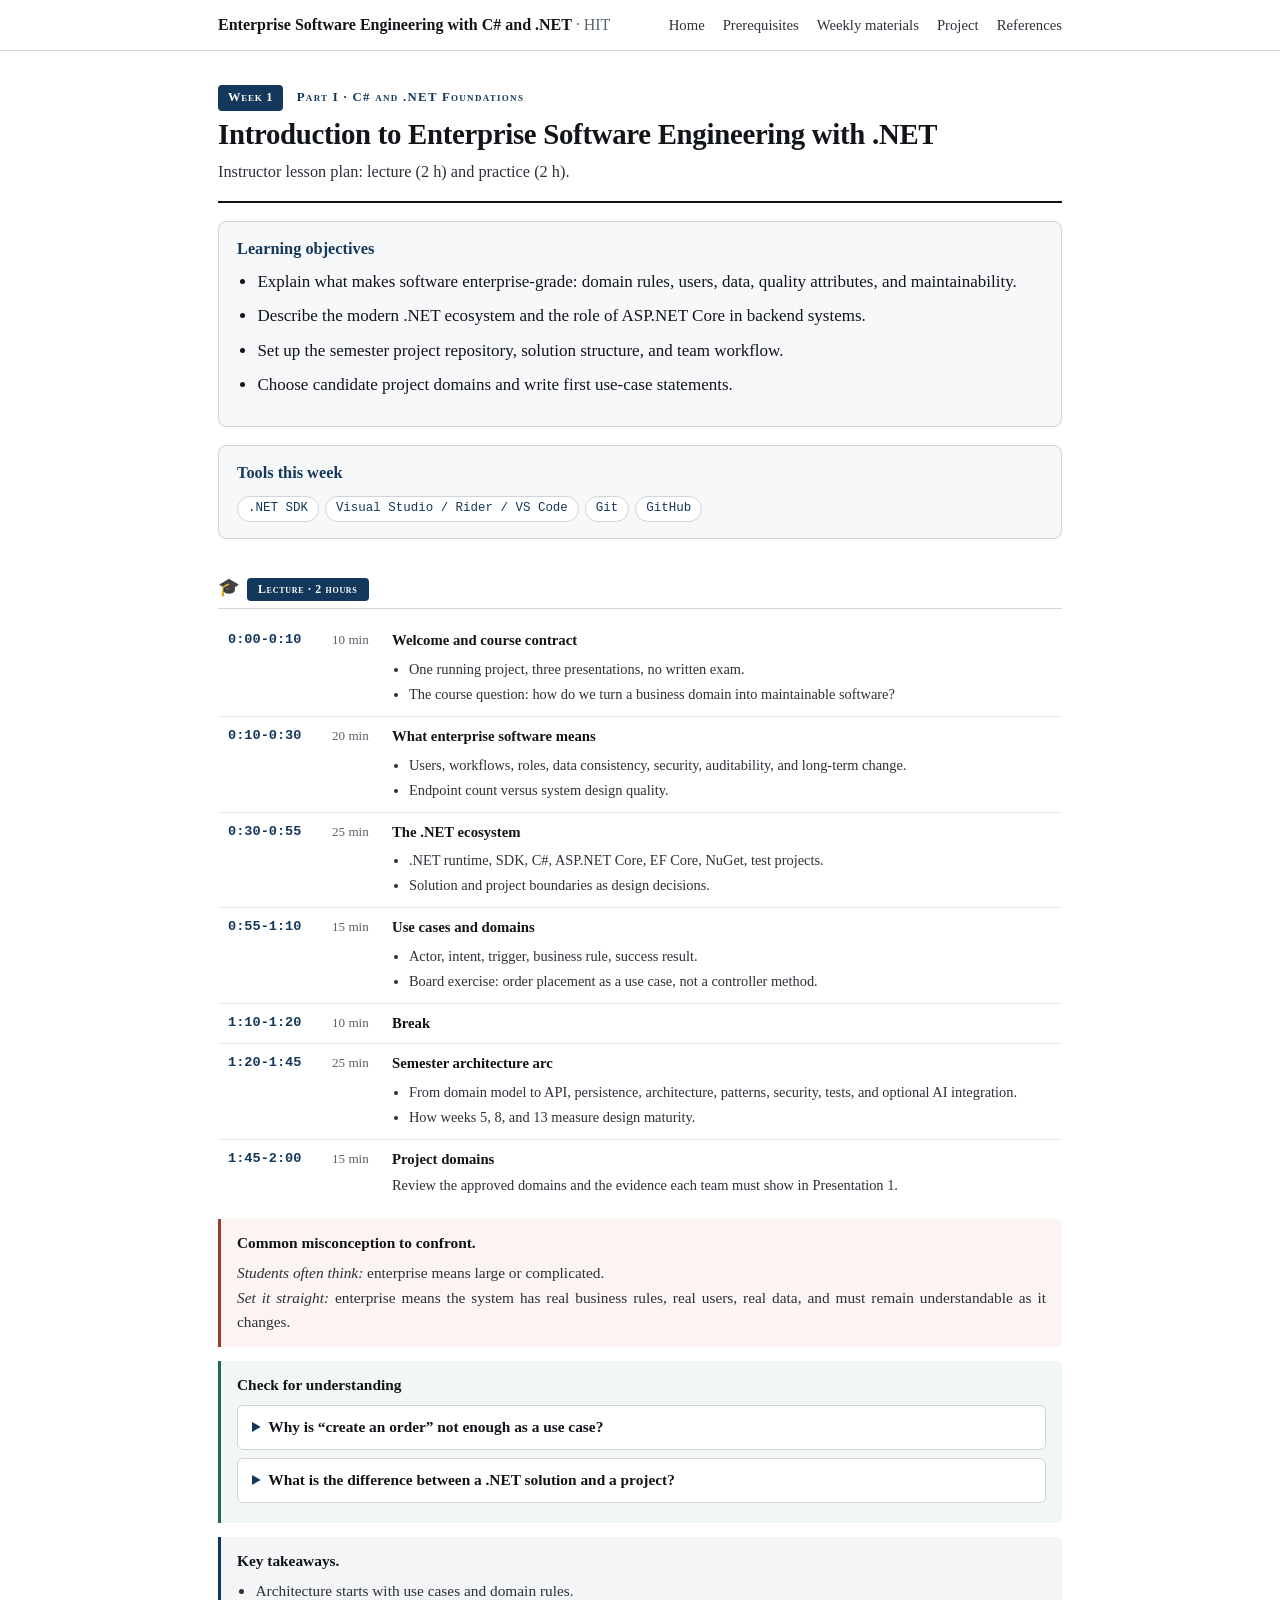
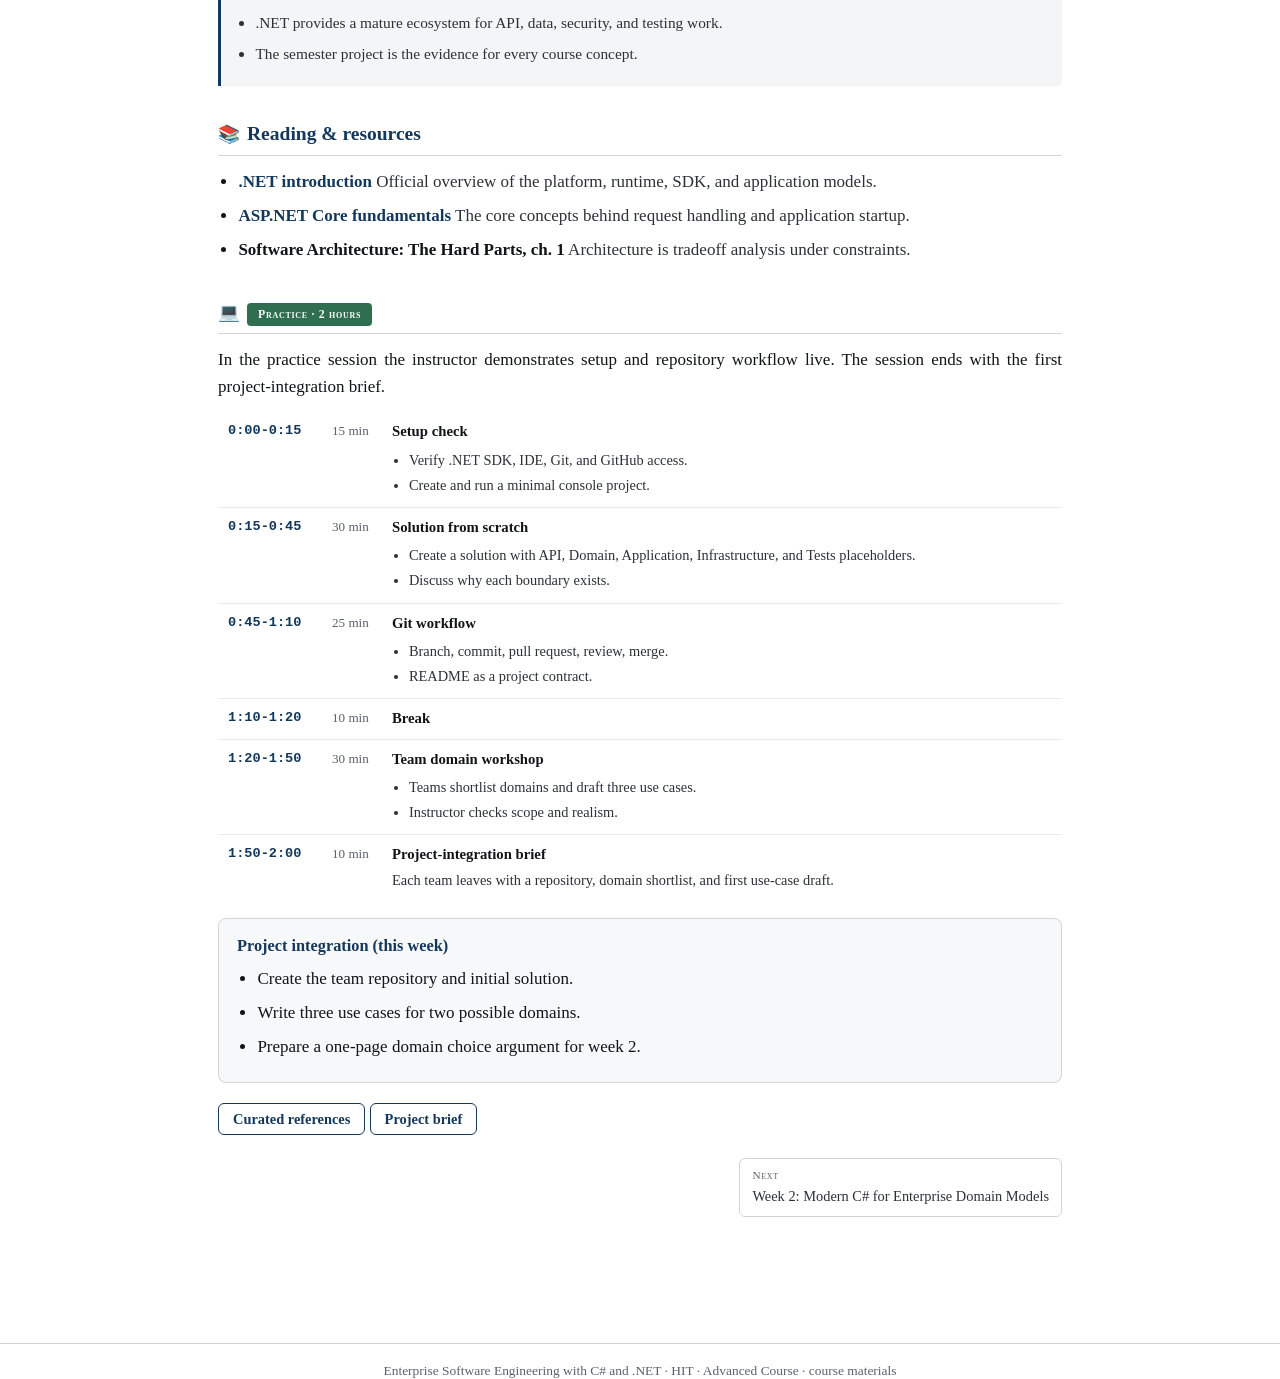
==== lessons/week01.html @ 1888a698 "Create .NET course site" ====
<!DOCTYPE html>
<html lang="en"><head><meta charset="utf-8"><meta name="viewport" content="width=device-width, initial-scale=1">
<title>Week 1 Lesson Plan: Introduction to Enterprise Software Engineering with .NET</title>
<link rel="stylesheet" href="../styles.css"></head><body>
<div class="topnav"><div class="inner">
<a class="brand" href="../index.html">Enterprise Software Engineering with C# and .NET <span>&middot; HIT</span></a>
<nav><a href="../index.html">Home</a><a href="../index.html#prereq">Prerequisites</a><a href="../index.html#weekly">Weekly materials</a><a href="../index.html#project">Project</a><a href="../index.html#references">References</a></nav>
</div></div>
<div class="wrap">
<div class="whead">
<p class="eyebrow"><span class="wbadge">Week 1</span> &nbsp; Part I &middot; C# and .NET Foundations</p>
<h1>Introduction to Enterprise Software Engineering with .NET</h1>
<p class="sub">Instructor lesson plan: lecture (2 h) and practice (2 h).</p>
</div>
<div class="goals"><h2>Learning objectives</h2><ul class="clean"><li>Explain what makes software enterprise-grade: domain rules, users, data, quality attributes, and maintainability.</li><li>Describe the modern .NET ecosystem and the role of ASP.NET Core in backend systems.</li><li>Set up the semester project repository, solution structure, and team workflow.</li><li>Choose candidate project domains and write first use-case statements.</li></ul></div>
<div class="goals"><h2>Tools this week</h2><p class="toolchips"><span class="tc">.NET SDK</span><span class="tc">Visual Studio / Rider / VS Code</span><span class="tc">Git</span><span class="tc">GitHub</span></p></div>
<h2><span class="ic">&#127891;</span><span class="secttag">Lecture &middot; 2 hours</span></h2>
<table class="timeline"><tr><td class="tm">0:00-0:10</td><td class="mn">10 min</td><td><b>Welcome and course contract</b><ul class="dt-list"><li>One running project, three presentations, no written exam.</li><li>The course question: how do we turn a business domain into maintainable software?</li></ul></td></tr><tr><td class="tm">0:10-0:30</td><td class="mn">20 min</td><td><b>What enterprise software means</b><ul class="dt-list"><li>Users, workflows, roles, data consistency, security, auditability, and long-term change.</li><li>Endpoint count versus system design quality.</li></ul></td></tr><tr><td class="tm">0:30-0:55</td><td class="mn">25 min</td><td><b>The .NET ecosystem</b><ul class="dt-list"><li>.NET runtime, SDK, C#, ASP.NET Core, EF Core, NuGet, test projects.</li><li>Solution and project boundaries as design decisions.</li></ul></td></tr><tr><td class="tm">0:55-1:10</td><td class="mn">15 min</td><td><b>Use cases and domains</b><ul class="dt-list"><li>Actor, intent, trigger, business rule, success result.</li><li>Board exercise: order placement as a use case, not a controller method.</li></ul></td></tr><tr><td class="tm">1:10-1:20</td><td class="mn">10 min</td><td><b>Break</b></td></tr><tr><td class="tm">1:20-1:45</td><td class="mn">25 min</td><td><b>Semester architecture arc</b><ul class="dt-list"><li>From domain model to API, persistence, architecture, patterns, security, tests, and optional AI integration.</li><li>How weeks 5, 8, and 13 measure design maturity.</li></ul></td></tr><tr><td class="tm">1:45-2:00</td><td class="mn">15 min</td><td><b>Project domains</b><span class="dt">Review the approved domains and the evidence each team must show in Presentation 1.</span></td></tr></table>
<div class="callout miss"><b>Common misconception to confront.</b><p style="margin:6px 0 0"><i>Students often think:</i> enterprise means large or complicated.<br><i>Set it straight:</i> enterprise means the system has real business rules, real users, real data, and must remain understandable as it changes.</p></div>
<div class="callout check"><b>Check for understanding</b><div class="selfcheck" style="margin-top:8px"><details><summary>Why is “create an order” not enough as a use case?</summary><div class="ans">It omits the actor, trigger, validation rules, inventory policy, payment state, failure paths, and the business result.</div></details><details><summary>What is the difference between a .NET solution and a project?</summary><div class="ans">A solution groups related projects. Each project compiles into a unit such as an API, domain library, infrastructure library, or test assembly.</div></details></div></div>
<div class="callout"><b>Key takeaways.</b><ul class="clean" style="margin-bottom:0"><li>Architecture starts with use cases and domain rules.</li><li>.NET provides a mature ecosystem for API, data, security, and testing work.</li><li>The semester project is the evidence for every course concept.</li></ul></div>
<h2><span class="ic">&#128218;</span>Reading &amp; resources</h2>
<ul class="clean reading"><li><a href="https://learn.microsoft.com/en-us/dotnet/core/introduction" target="_blank" rel="noopener">.NET introduction</a><span class="rdnote"> Official overview of the platform, runtime, SDK, and application models.</span></li><li><a href="https://learn.microsoft.com/en-us/aspnet/core/fundamentals/" target="_blank" rel="noopener">ASP.NET Core fundamentals</a><span class="rdnote"> The core concepts behind request handling and application startup.</span></li><li><b>Software Architecture: The Hard Parts, ch. 1</b><span class="rdnote"> Architecture is tradeoff analysis under constraints.</span></li></ul>
<h2 id="practice"><span class="ic">&#128187;</span><span class="secttag prac">Practice &middot; 2 hours</span></h2>
<p>In the practice session the instructor demonstrates setup and repository workflow live. The session ends with the first project-integration brief.</p>
<table class="timeline"><tr><td class="tm">0:00-0:15</td><td class="mn">15 min</td><td><b>Setup check</b><ul class="dt-list"><li>Verify .NET SDK, IDE, Git, and GitHub access.</li><li>Create and run a minimal console project.</li></ul></td></tr><tr><td class="tm">0:15-0:45</td><td class="mn">30 min</td><td><b>Solution from scratch</b><ul class="dt-list"><li>Create a solution with API, Domain, Application, Infrastructure, and Tests placeholders.</li><li>Discuss why each boundary exists.</li></ul></td></tr><tr><td class="tm">0:45-1:10</td><td class="mn">25 min</td><td><b>Git workflow</b><ul class="dt-list"><li>Branch, commit, pull request, review, merge.</li><li>README as a project contract.</li></ul></td></tr><tr><td class="tm">1:10-1:20</td><td class="mn">10 min</td><td><b>Break</b></td></tr><tr><td class="tm">1:20-1:50</td><td class="mn">30 min</td><td><b>Team domain workshop</b><ul class="dt-list"><li>Teams shortlist domains and draft three use cases.</li><li>Instructor checks scope and realism.</li></ul></td></tr><tr><td class="tm">1:50-2:00</td><td class="mn">10 min</td><td><b>Project-integration brief</b><span class="dt">Each team leaves with a repository, domain shortlist, and first use-case draft.</span></td></tr></table>
<div class="goals"><h2>Project integration (this week)</h2><ul class="clean" style="margin-bottom:0"><li>Create the team repository and initial solution.</li><li>Write three use cases for two possible domains.</li><li>Prepare a one-page domain choice argument for week 2.</li></ul></div>
<p style="margin-top:22px"><a class="btn" href="../index.html#references">Curated references</a> <a class="btn" href="../index.html#project">Project brief</a></p>
<div class="pager"><a class="nx" href="week02.html"><span class="lbl">Next</span>Week 2: Modern C# for Enterprise Domain Models</a></div>
</div><footer>Enterprise Software Engineering with C# and .NET &middot; HIT &middot; Advanced Course &middot; course materials</footer></body></html>
---- styles.css ----
*{ box-sizing:border-box; }
html{ -webkit-text-size-adjust:100%; }
body{
  font-family:"Charter","Iowan Old Style","Source Serif Pro",Georgia,"Times New Roman",serif;
  color:#111418; background:#fff; margin:0; line-height:1.6; font-size:17px;
  hyphens:auto; -webkit-hyphens:auto;
}
p, li, .step li, .timeline .dt, .selfcheck .ans{ text-align:justify; }
.sub, .meta, .eyebrow, .lbl, .wbadge, .secttag, footer, .projmeta, .pager a{ text-align:left; hyphens:none; }
a{ color:#14385c; }
code,.mono{ font-family:ui-monospace,SFMono-Regular,Menlo,Consolas,monospace;
  background:#f4f5f7; padding:1px 5px; border-radius:4px; font-size:.92em; }

.topnav{ border-bottom:1px solid #d1d4d8; background:#fff; position:sticky; top:0; z-index:5; }
.topnav .inner{ max-width:900px; margin:0 auto; padding:12px 28px; display:flex; align-items:baseline; gap:18px; }
.topnav .brand{ font-weight:700; color:#111418; text-decoration:none; font-size:1rem; }
.topnav .brand span{ color:#5a626c; font-weight:400; }
.topnav nav{ margin-left:auto; display:flex; gap:18px; font-size:.92rem; }
.topnav nav a{ text-decoration:none; color:#2c3138; }
.topnav nav a:hover{ color:#14385c; }

.wrap{ max-width:900px; margin:0 auto; padding:34px 28px 80px; }

.hero{ border-bottom:2px solid #111418; padding-bottom:18px; margin-bottom:8px; }
.hitlogo{ display:block; height:60px; width:auto; margin:0 0 16px; }
.hero .eyebrow{ font-size:.82rem; }
.hero h1{ font-size:2rem; margin:0 0 8px; font-weight:700; letter-spacing:-.01em; }
.hero .sub{ color:#2c3138; font-style:italic; font-size:1.1rem; margin:0 0 12px; }
.hero .meta{ display:flex; flex-wrap:wrap; gap:8px 18px; font-size:.9rem; color:#2c3138; }
.hero .meta b{ color:#111418; }
.hero .heb{ color:#2c3138; font-size:1.05rem; margin:0 0 12px; direction:rtl; text-align:left; }

.whead{ border-bottom:2px solid #111418; padding-bottom:16px; margin-bottom:6px; }
.eyebrow{ font-variant:small-caps; letter-spacing:.1em; color:#14385c; font-weight:700; font-size:.8rem; margin:0 0 6px; }
.whead h1{ font-size:1.8rem; line-height:1.2; margin:0 0 8px; font-weight:700; letter-spacing:-.01em; }
.whead .sub{ color:#2c3138; font-size:1.02rem; margin:0; }
.wbadge{ display:inline-block; background:#14385c; color:#fff; font-weight:700; font-size:.78rem;
  letter-spacing:.06em; padding:3px 10px; border-radius:4px; font-variant:small-caps; }
.wbadge.presb{ background:#7a5a14; }
.secttag.presi{ background:#7a5a14; }

h2{ font-size:1.22rem; color:#14385c; font-weight:700; margin:32px 0 12px; padding-bottom:6px; border-bottom:1px solid #d1d4d8; }
h2 .ic{ font-size:.9em; margin-right:.4em; }
h3{ color:#111418; }
p{ margin:0 0 12px; }
ul.clean{ margin:6px 0 14px; padding-left:1.2em; }
ul.clean li{ margin:0 0 7px; }

.btnrow{ display:flex; flex-wrap:wrap; gap:10px; margin:16px 0 0; }
.btn{ border:1px solid #14385c; color:#14385c; text-decoration:none; border-radius:6px; padding:7px 14px; font-size:.9rem; font-weight:700; }
.btn:hover{ background:#14385c; color:#fff; }

.secttag{ display:inline-block; font-variant:small-caps; letter-spacing:.06em; color:#fff;
  background:#14385c; padding:2px 11px; border-radius:4px; font-size:.74rem; font-weight:700; }
.secttag.prac{ background:#2f6f4f; }

.timeline{ border-collapse:collapse; width:100%; font-size:.92rem; margin-top:8px; }
.timeline td{ padding:8px 10px; border-top:1px solid #e6e8eb; vertical-align:top; }
.timeline tr:first-child td{ border-top:0; }
.timeline td.tm{ font-family:ui-monospace,Menlo,Consolas,monospace; color:#14385c; white-space:nowrap; width:104px; font-weight:700; font-size:.85rem; }
.timeline td.mn{ color:#5a626c; white-space:nowrap; width:60px; font-size:.82rem; }
.timeline .dt{ display:block; color:#2c3138; font-size:.9rem; margin-top:2px; }
.timeline .dt-list{ margin:5px 0 0; padding-left:1.15em; }
.timeline .dt-list li{ color:#2c3138; font-size:.9rem; margin:2px 0; text-align:left; }

.callout{ background:#f4f5f7; border-left:3px solid #14385c; border-radius:0 5px 5px 0; padding:12px 16px; margin:14px 0 0; font-size:.96rem; color:#2c3138; }
.callout.hint{ border-left-color:#7a5a14; }
.callout.miss{ border-left-color:#9c3b2e; background:#fbf4f2; }
.callout.check{ border-left-color:#1c6b4a; background:#f1f8f4; }
.callout b{ color:#111418; }

.goals{ background:#f7f8fa; border:1px solid #d1d4d8; border-radius:8px; padding:14px 18px; margin:18px 0 0; }
.goals h2{ border:0; margin:0 0 6px; padding:0; font-size:1.02rem; }

.toolchips{ margin:2px 0 0; text-align:left; }
.toolchips .tc{ display:inline-block; font-family:ui-monospace,SFMono-Regular,Menlo,Consolas,monospace;
  font-size:.78rem; background:#fff; border:1px solid #d1d4d8; border-radius:14px;
  padding:2px 10px; margin:2px 6px 2px 0; color:#14385c; white-space:nowrap; }

.reading li{ margin:0 0 8px; }
.reading li a{ font-weight:700; text-decoration:none; }
.reading li a:hover{ text-decoration:underline; }
.reading .rdnote{ color:#2c3138; }

.selfcheck details{ border:1px solid #d1d4d8; border-radius:6px; padding:9px 14px; margin:0 0 8px; background:#fff; }
.selfcheck summary{ cursor:pointer; font-weight:600; color:#111418; }
.selfcheck summary::marker{ color:#14385c; }
.selfcheck details[open]{ background:#f7f8fa; border-color:#c4ccd6; }
.selfcheck .ans{ margin:9px 0 0; color:#2c3138; }

.pager{ display:flex; justify-content:space-between; gap:12px; margin:26px 0 0; font-size:.9rem; }
.pager a{ text-decoration:none; color:#2c3138; border:1px solid #d1d4d8; border-radius:6px; padding:8px 12px; max-width:46%; }
.pager a:hover{ border-color:#14385c; color:#14385c; }
.pager .nx{ text-align:right; margin-left:auto; }
.pager .lbl{ display:block; font-variant:small-caps; letter-spacing:.06em; font-size:.7rem; color:#5a626c; }

.layers{ display:grid; grid-template-columns:repeat(auto-fill,minmax(250px,1fr)); gap:8px; margin-top:10px; }
.layer{ border:1px solid #d1d4d8; border-left:4px solid #14385c; border-radius:0 8px 8px 0; padding:10px 14px; background:#fff; }
.layer .nm{ font-weight:700; font-family:ui-monospace,Menlo,Consolas,monospace; font-size:.86rem; color:#14385c; display:block; margin-bottom:2px; }
.layer .ds{ color:#2c3138; font-size:.9rem; }
.layer.l1{ border-left-color:#1f6f54; } .layer.l1 .nm{ color:#1f6f54; }
.layer.l2{ border-left-color:#0b6b8a; } .layer.l2 .nm{ color:#0b6b8a; }
.layer.l3{ border-left-color:#7a3e9d; } .layer.l3 .nm{ color:#7a3e9d; }
.layer.l4{ border-left-color:#b5530b; } .layer.l4 .nm{ color:#b5530b; }
.layer.l5{ border-left-color:#9d2b4e; } .layer.l5 .nm{ color:#9d2b4e; }
.layer.l6{ border-left-color:#3a4b9d; } .layer.l6 .nm{ color:#3a4b9d; }

.ocards{ display:grid; grid-template-columns:repeat(auto-fill,minmax(300px,1fr)); gap:8px; margin-top:10px; }
.ocard{ display:flex; align-items:center; gap:9px; border:1px solid #d1d4d8; border-radius:8px; padding:8px 12px; background:#fff; font-size:.9rem; text-align:left; }
.ocard:hover{ border-color:#14385c; }
.ocard .n{ flex:0 0 auto; width:22px; height:22px; border-radius:50%; background:#14385c; color:#fff; font-weight:700; font-size:.74rem; display:flex; align-items:center; justify-content:center; font-family:ui-monospace,Menlo,Consolas,monospace; }
.ocard .oi{ flex:0 0 auto; font-size:1.05rem; line-height:1; }
.ocard .ot{ color:#2c3138; }

.steps{ display:grid; gap:14px; margin:8px 0 0; }
.step{ border:1px solid #d1d4d8; border-left:4px solid #14385c; border-radius:0 6px 6px 0; padding:14px 18px; background:#fff; }
.step.a{ border-left-color:#2f6f4f; }
.step.b{ border-left-color:#14385c; }
.step.c{ border-left-color:#7a5a14; }
.step h3{ margin:0 0 8px; font-size:1.02rem; color:#111418; }
.step h3 .tag{ font-variant:small-caps; letter-spacing:.05em; font-size:.7rem; font-weight:700; color:#5a626c; display:block; margin-bottom:2px; }
.step p{ margin:0; }

.weeks{ border-collapse:collapse; width:100%; font-size:.95rem; margin-top:8px; }
.weeks th{ text-align:left; font-variant:small-caps; letter-spacing:.05em; color:#5a626c; font-weight:700; font-size:.8rem; border-bottom:1.5px solid #111418; padding:7px 10px; }
.weeks td{ padding:9px 10px; border-top:1px solid #e6e8eb; vertical-align:top; }
.weeks tr.part td{ background:#f7f8fa; color:#14385c; font-variant:small-caps; letter-spacing:.06em; font-weight:700; font-size:.85rem; }
.weeks td.wk{ font-family:ui-monospace,Menlo,Consolas,monospace; font-weight:700; color:#14385c; text-align:center; width:42px; }
.weeks td.lk a{ text-decoration:none; margin-right:12px; white-space:nowrap; }
.weeks .t b{ display:block; }
.weeks .t span{ color:#5a626c; font-size:.86rem; }
.weeks .t .lp{ display:block; margin-top:3px; }
.weeks .t .lp i{ font-style:normal; font-variant:small-caps; letter-spacing:.05em; font-weight:700; font-size:.8rem; color:#14385c; margin-right:.3em; }
.weeks .t .lp.pr i{ color:#2f6f4f; }
.weeks .t .lp.tl i{ color:#5a626c; }
.weeks .t .lp.tl{ font-family:ui-monospace,SFMono-Regular,Menlo,Consolas,monospace; font-size:.78rem; }
.weeks .t .pres{ display:inline-block; margin-top:6px; background:#7a5a14; color:#fff; padding:2px 10px; border-radius:4px; font-variant:small-caps; letter-spacing:.05em; font-weight:700; font-size:.78rem; }

.pcard{ border:1px solid #d1d4d8; border-left:4px solid #7a5a14; border-radius:0 6px 6px 0; padding:13px 18px; margin:0 0 14px; background:#fff; }
.pcard h3{ margin:0 0 4px; font-size:1.05rem; color:#111418; }
.pcard h3 .n{ color:#7a5a14; font-family:ui-monospace,Menlo,Consolas,monospace; margin-right:.4em; }
.projmeta{ color:#5a626c; font-size:.9rem; margin:0 0 8px; font-variant:small-caps; letter-spacing:.02em; }
.pcard ul{ margin:6px 0 0; padding-left:1.2em; }
.pcard li{ margin:0 0 5px; font-size:.93rem; color:#2c3138; }

.gtab{ border-collapse:collapse; width:100%; font-size:.95rem; margin-top:8px; }
.gtab th{ text-align:left; font-variant:small-caps; letter-spacing:.05em; color:#5a626c; font-weight:700; font-size:.8rem; border-bottom:1.5px solid #111418; padding:7px 10px; }
.gtab td{ padding:9px 10px; border-top:1px solid #e6e8eb; vertical-align:top; }
.gtab td.pct{ font-family:ui-monospace,Menlo,Consolas,monospace; font-weight:700; text-align:right; color:#14385c; white-space:nowrap; }
.gtab tr.sum td{ border-top:1.5px solid #111418; font-weight:700; }

.prereqs{ border-collapse:collapse; width:100%; font-size:.95rem; margin-top:8px; }
.prereqs th{ text-align:left; font-variant:small-caps; letter-spacing:.05em; color:#5a626c; font-weight:700; font-size:.8rem; border-bottom:1.5px solid #111418; padding:7px 10px; }
.prereqs td{ padding:9px 10px; border-top:1px solid #e6e8eb; vertical-align:top; }
.prereqs td.subj{ white-space:nowrap; font-weight:700; }
.prereqs td.subj .pi{ margin-right:.4em; }
.prereqs td.top{ color:#2c3138; font-size:.9rem; }
.prereqs td.lk a{ white-space:nowrap; text-decoration:none; font-weight:700; }
.prereqs td.lk a+a{ margin-left:14px; }

.refgrid{ display:grid; gap:12px; margin-top:8px; }
.refcard{ border:1px solid #d1d4d8; border-radius:8px; padding:0; overflow:hidden; display:flex; }
.refcard .kind{ flex:0 0 84px; background:#f7f8fa; border-right:1px solid #d1d4d8; display:flex; align-items:center; justify-content:center; text-align:center; font-variant:small-caps; letter-spacing:.06em; font-weight:700; font-size:.72rem; color:#14385c; padding:6px; }
.refcard .body{ padding:11px 16px; }
.refcard .body a{ font-weight:700; text-decoration:none; }
.refcard .body a:hover{ text-decoration:underline; }
.refcard .by{ color:#5a626c; font-size:.84rem; }
.refcard .note{ color:#2c3138; font-size:.92rem; margin:5px 0 0; }

footer{ margin-top:46px; padding-top:16px; border-top:1px solid #d1d4d8; color:#5a626c; font-size:.84rem; text-align:center; }

@media (max-width:680px){
  body{ font-size:16px; }
  .wrap{ padding:24px 18px 64px; }
  .topnav .inner{ padding:10px 18px; }
  .topnav nav{ gap:12px; }
  .refcard{ flex-direction:column; }
  .refcard .kind{ flex-basis:auto; border-right:0; border-bottom:1px solid #d1d4d8; }
}
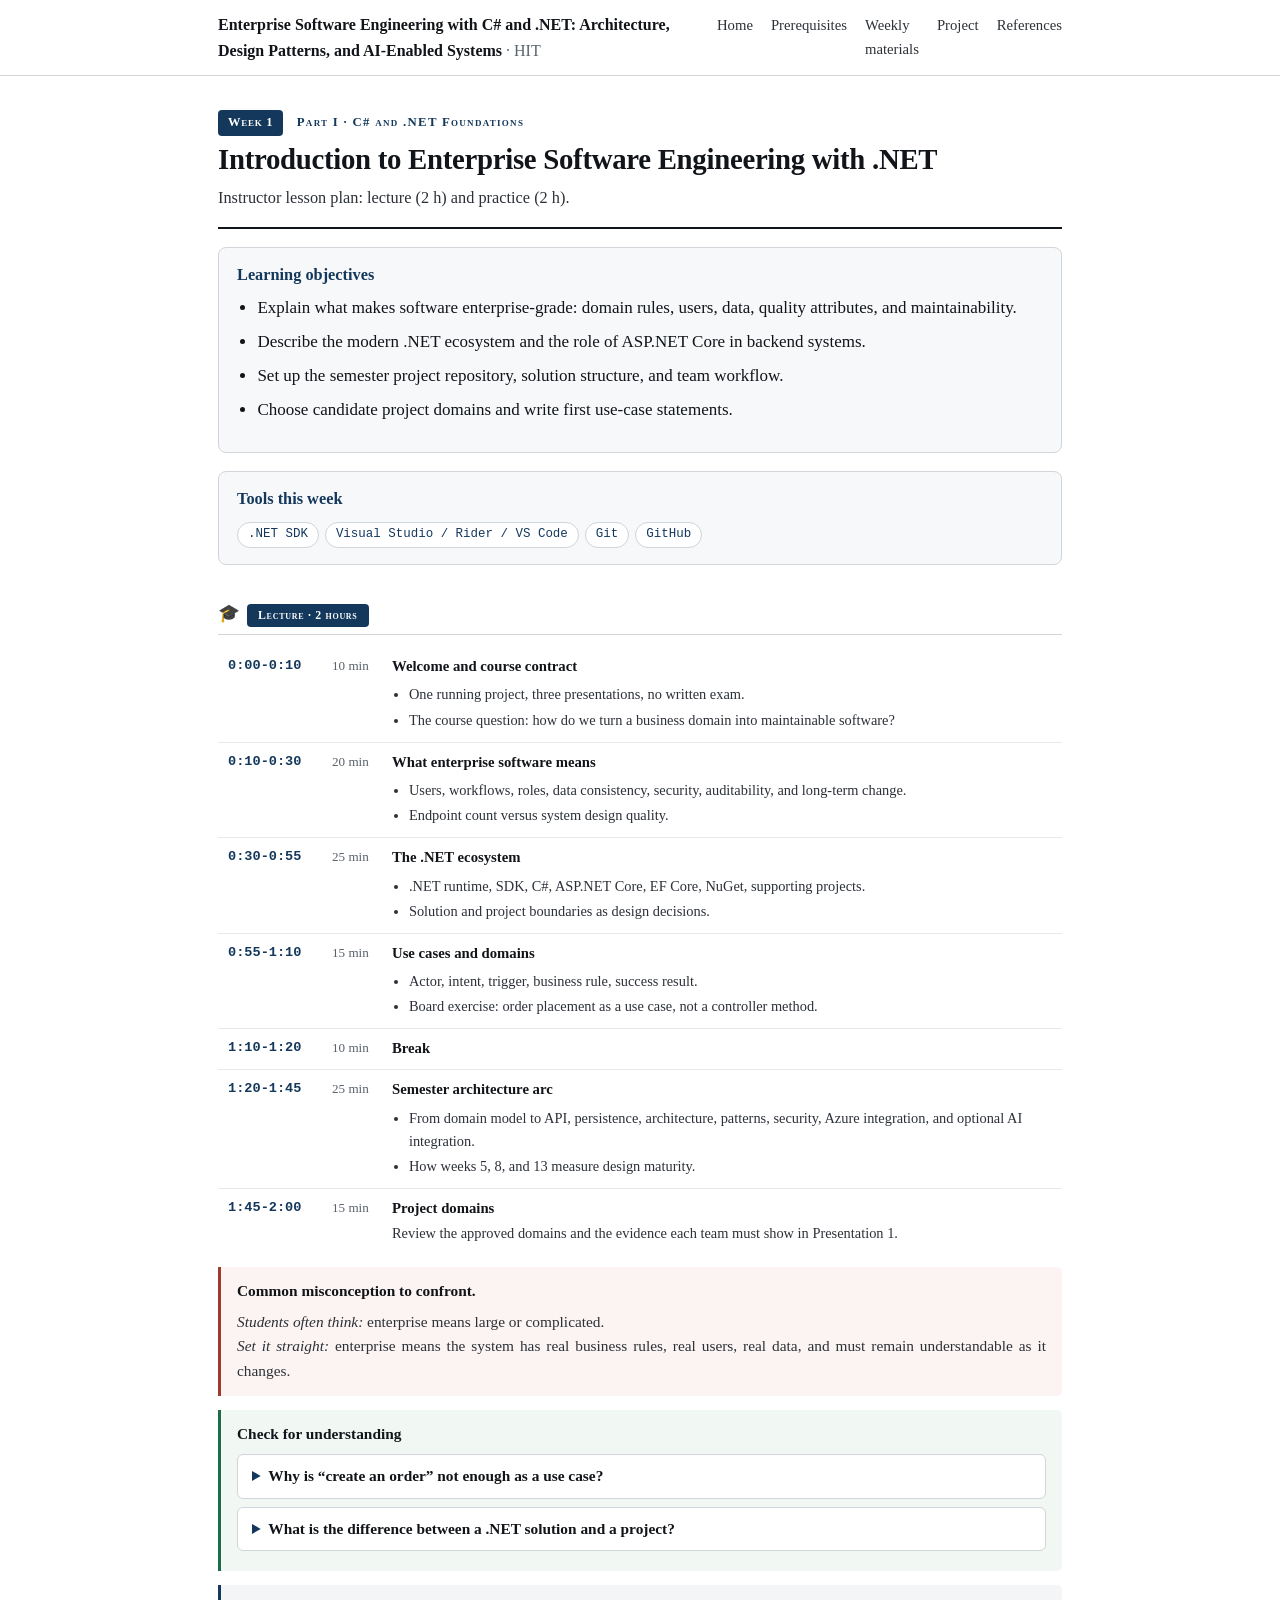
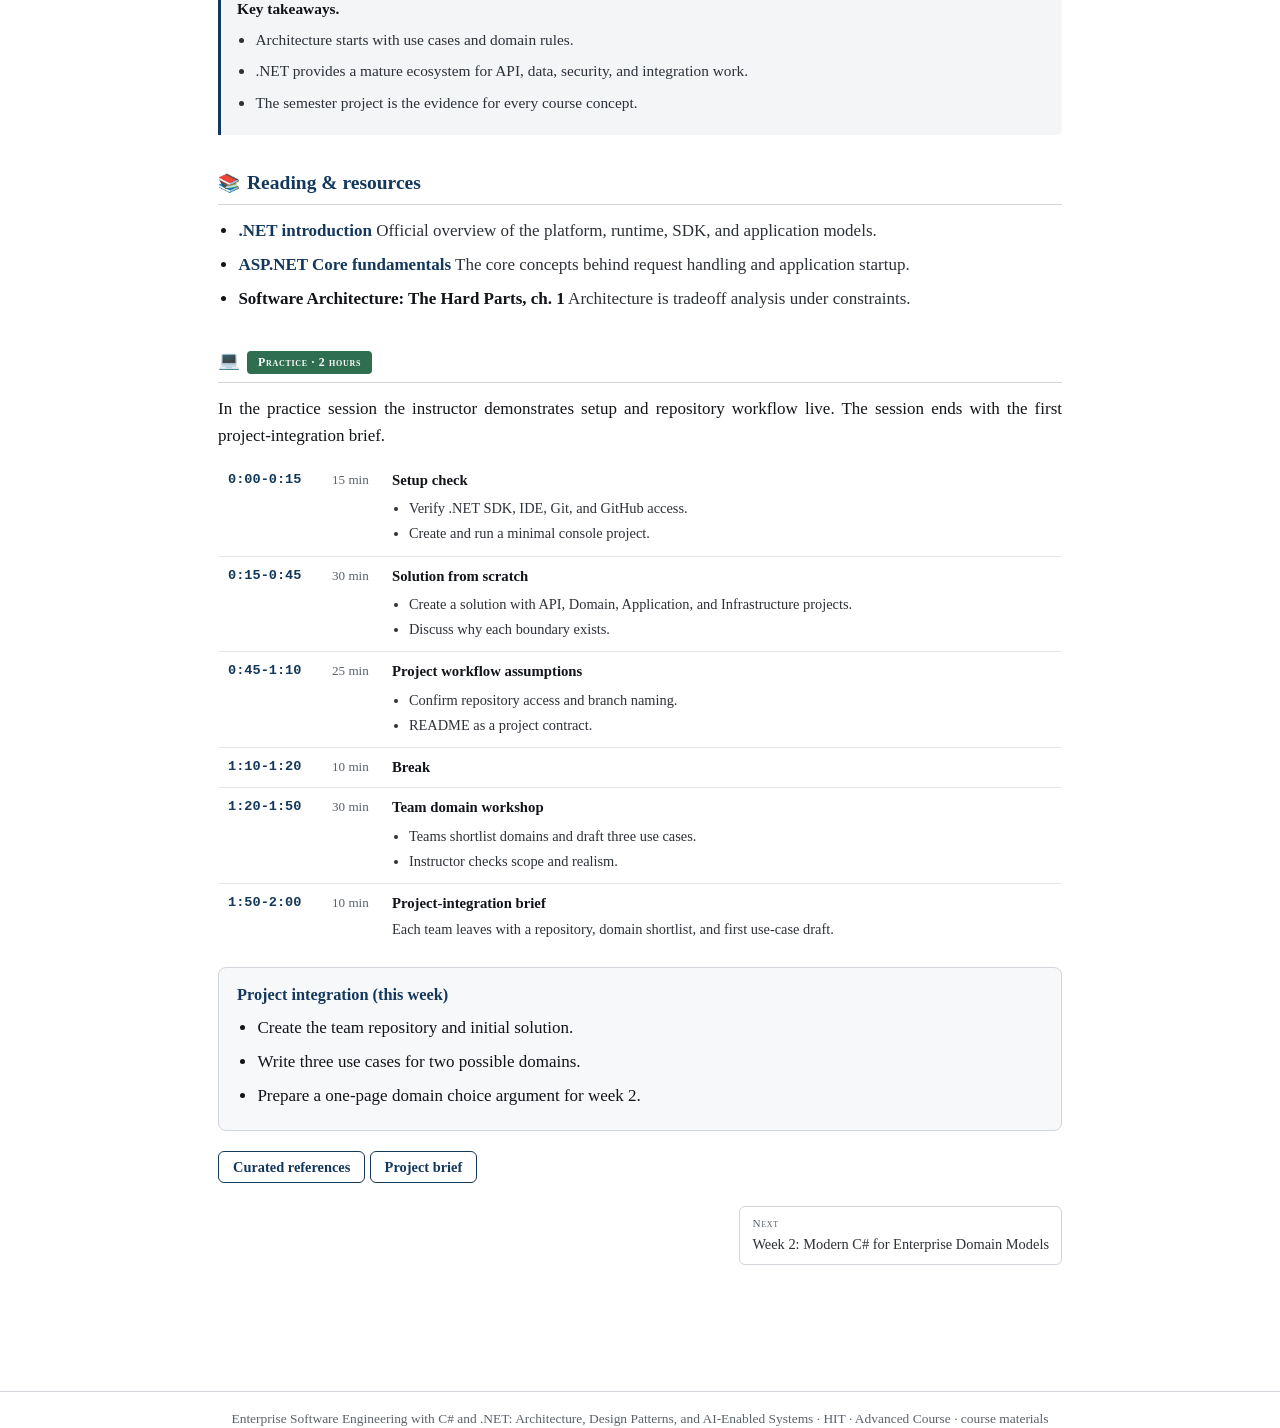
==== commit 47924a41: "Strengthen .NET architecture and Azure course coverage" ====
--- a/lessons/week01.html
+++ b/lessons/week01.html
@@ -3,7 +3,7 @@
 <title>Week 1 Lesson Plan: Introduction to Enterprise Software Engineering with .NET</title>
 <link rel="stylesheet" href="../styles.css"></head><body>
 <div class="topnav"><div class="inner">
-<a class="brand" href="../index.html">Enterprise Software Engineering with C# and .NET <span>&middot; HIT</span></a>
+<a class="brand" href="../index.html">Enterprise Software Engineering with C# and .NET: Architecture, Design Patterns, and AI-Enabled Systems <span>&middot; HIT</span></a>
 <nav><a href="../index.html">Home</a><a href="../index.html#prereq">Prerequisites</a><a href="../index.html#weekly">Weekly materials</a><a href="../index.html#project">Project</a><a href="../index.html#references">References</a></nav>
 </div></div>
 <div class="wrap">
@@ -15,16 +15,16 @@
 <div class="goals"><h2>Learning objectives</h2><ul class="clean"><li>Explain what makes software enterprise-grade: domain rules, users, data, quality attributes, and maintainability.</li><li>Describe the modern .NET ecosystem and the role of ASP.NET Core in backend systems.</li><li>Set up the semester project repository, solution structure, and team workflow.</li><li>Choose candidate project domains and write first use-case statements.</li></ul></div>
 <div class="goals"><h2>Tools this week</h2><p class="toolchips"><span class="tc">.NET SDK</span><span class="tc">Visual Studio / Rider / VS Code</span><span class="tc">Git</span><span class="tc">GitHub</span></p></div>
 <h2><span class="ic">&#127891;</span><span class="secttag">Lecture &middot; 2 hours</span></h2>
-<table class="timeline"><tr><td class="tm">0:00-0:10</td><td class="mn">10 min</td><td><b>Welcome and course contract</b><ul class="dt-list"><li>One running project, three presentations, no written exam.</li><li>The course question: how do we turn a business domain into maintainable software?</li></ul></td></tr><tr><td class="tm">0:10-0:30</td><td class="mn">20 min</td><td><b>What enterprise software means</b><ul class="dt-list"><li>Users, workflows, roles, data consistency, security, auditability, and long-term change.</li><li>Endpoint count versus system design quality.</li></ul></td></tr><tr><td class="tm">0:30-0:55</td><td class="mn">25 min</td><td><b>The .NET ecosystem</b><ul class="dt-list"><li>.NET runtime, SDK, C#, ASP.NET Core, EF Core, NuGet, test projects.</li><li>Solution and project boundaries as design decisions.</li></ul></td></tr><tr><td class="tm">0:55-1:10</td><td class="mn">15 min</td><td><b>Use cases and domains</b><ul class="dt-list"><li>Actor, intent, trigger, business rule, success result.</li><li>Board exercise: order placement as a use case, not a controller method.</li></ul></td></tr><tr><td class="tm">1:10-1:20</td><td class="mn">10 min</td><td><b>Break</b></td></tr><tr><td class="tm">1:20-1:45</td><td class="mn">25 min</td><td><b>Semester architecture arc</b><ul class="dt-list"><li>From domain model to API, persistence, architecture, patterns, security, tests, and optional AI integration.</li><li>How weeks 5, 8, and 13 measure design maturity.</li></ul></td></tr><tr><td class="tm">1:45-2:00</td><td class="mn">15 min</td><td><b>Project domains</b><span class="dt">Review the approved domains and the evidence each team must show in Presentation 1.</span></td></tr></table>
+<table class="timeline"><tr><td class="tm">0:00-0:10</td><td class="mn">10 min</td><td><b>Welcome and course contract</b><ul class="dt-list"><li>One running project, three presentations, no written exam.</li><li>The course question: how do we turn a business domain into maintainable software?</li></ul></td></tr><tr><td class="tm">0:10-0:30</td><td class="mn">20 min</td><td><b>What enterprise software means</b><ul class="dt-list"><li>Users, workflows, roles, data consistency, security, auditability, and long-term change.</li><li>Endpoint count versus system design quality.</li></ul></td></tr><tr><td class="tm">0:30-0:55</td><td class="mn">25 min</td><td><b>The .NET ecosystem</b><ul class="dt-list"><li>.NET runtime, SDK, C#, ASP.NET Core, EF Core, NuGet, supporting projects.</li><li>Solution and project boundaries as design decisions.</li></ul></td></tr><tr><td class="tm">0:55-1:10</td><td class="mn">15 min</td><td><b>Use cases and domains</b><ul class="dt-list"><li>Actor, intent, trigger, business rule, success result.</li><li>Board exercise: order placement as a use case, not a controller method.</li></ul></td></tr><tr><td class="tm">1:10-1:20</td><td class="mn">10 min</td><td><b>Break</b></td></tr><tr><td class="tm">1:20-1:45</td><td class="mn">25 min</td><td><b>Semester architecture arc</b><ul class="dt-list"><li>From domain model to API, persistence, architecture, patterns, security, Azure integration, and optional AI integration.</li><li>How weeks 5, 8, and 13 measure design maturity.</li></ul></td></tr><tr><td class="tm">1:45-2:00</td><td class="mn">15 min</td><td><b>Project domains</b><span class="dt">Review the approved domains and the evidence each team must show in Presentation 1.</span></td></tr></table>
 <div class="callout miss"><b>Common misconception to confront.</b><p style="margin:6px 0 0"><i>Students often think:</i> enterprise means large or complicated.<br><i>Set it straight:</i> enterprise means the system has real business rules, real users, real data, and must remain understandable as it changes.</p></div>
 <div class="callout check"><b>Check for understanding</b><div class="selfcheck" style="margin-top:8px"><details><summary>Why is “create an order” not enough as a use case?</summary><div class="ans">It omits the actor, trigger, validation rules, inventory policy, payment state, failure paths, and the business result.</div></details><details><summary>What is the difference between a .NET solution and a project?</summary><div class="ans">A solution groups related projects. Each project compiles into a unit such as an API, domain library, infrastructure library, or test assembly.</div></details></div></div>
-<div class="callout"><b>Key takeaways.</b><ul class="clean" style="margin-bottom:0"><li>Architecture starts with use cases and domain rules.</li><li>.NET provides a mature ecosystem for API, data, security, and testing work.</li><li>The semester project is the evidence for every course concept.</li></ul></div>
+<div class="callout"><b>Key takeaways.</b><ul class="clean" style="margin-bottom:0"><li>Architecture starts with use cases and domain rules.</li><li>.NET provides a mature ecosystem for API, data, security, and integration work.</li><li>The semester project is the evidence for every course concept.</li></ul></div>
 <h2><span class="ic">&#128218;</span>Reading &amp; resources</h2>
 <ul class="clean reading"><li><a href="https://learn.microsoft.com/en-us/dotnet/core/introduction" target="_blank" rel="noopener">.NET introduction</a><span class="rdnote"> Official overview of the platform, runtime, SDK, and application models.</span></li><li><a href="https://learn.microsoft.com/en-us/aspnet/core/fundamentals/" target="_blank" rel="noopener">ASP.NET Core fundamentals</a><span class="rdnote"> The core concepts behind request handling and application startup.</span></li><li><b>Software Architecture: The Hard Parts, ch. 1</b><span class="rdnote"> Architecture is tradeoff analysis under constraints.</span></li></ul>
 <h2 id="practice"><span class="ic">&#128187;</span><span class="secttag prac">Practice &middot; 2 hours</span></h2>
 <p>In the practice session the instructor demonstrates setup and repository workflow live. The session ends with the first project-integration brief.</p>
-<table class="timeline"><tr><td class="tm">0:00-0:15</td><td class="mn">15 min</td><td><b>Setup check</b><ul class="dt-list"><li>Verify .NET SDK, IDE, Git, and GitHub access.</li><li>Create and run a minimal console project.</li></ul></td></tr><tr><td class="tm">0:15-0:45</td><td class="mn">30 min</td><td><b>Solution from scratch</b><ul class="dt-list"><li>Create a solution with API, Domain, Application, Infrastructure, and Tests placeholders.</li><li>Discuss why each boundary exists.</li></ul></td></tr><tr><td class="tm">0:45-1:10</td><td class="mn">25 min</td><td><b>Git workflow</b><ul class="dt-list"><li>Branch, commit, pull request, review, merge.</li><li>README as a project contract.</li></ul></td></tr><tr><td class="tm">1:10-1:20</td><td class="mn">10 min</td><td><b>Break</b></td></tr><tr><td class="tm">1:20-1:50</td><td class="mn">30 min</td><td><b>Team domain workshop</b><ul class="dt-list"><li>Teams shortlist domains and draft three use cases.</li><li>Instructor checks scope and realism.</li></ul></td></tr><tr><td class="tm">1:50-2:00</td><td class="mn">10 min</td><td><b>Project-integration brief</b><span class="dt">Each team leaves with a repository, domain shortlist, and first use-case draft.</span></td></tr></table>
+<table class="timeline"><tr><td class="tm">0:00-0:15</td><td class="mn">15 min</td><td><b>Setup check</b><ul class="dt-list"><li>Verify .NET SDK, IDE, Git, and GitHub access.</li><li>Create and run a minimal console project.</li></ul></td></tr><tr><td class="tm">0:15-0:45</td><td class="mn">30 min</td><td><b>Solution from scratch</b><ul class="dt-list"><li>Create a solution with API, Domain, Application, and Infrastructure projects.</li><li>Discuss why each boundary exists.</li></ul></td></tr><tr><td class="tm">0:45-1:10</td><td class="mn">25 min</td><td><b>Project workflow assumptions</b><ul class="dt-list"><li>Confirm repository access and branch naming.</li><li>README as a project contract.</li></ul></td></tr><tr><td class="tm">1:10-1:20</td><td class="mn">10 min</td><td><b>Break</b></td></tr><tr><td class="tm">1:20-1:50</td><td class="mn">30 min</td><td><b>Team domain workshop</b><ul class="dt-list"><li>Teams shortlist domains and draft three use cases.</li><li>Instructor checks scope and realism.</li></ul></td></tr><tr><td class="tm">1:50-2:00</td><td class="mn">10 min</td><td><b>Project-integration brief</b><span class="dt">Each team leaves with a repository, domain shortlist, and first use-case draft.</span></td></tr></table>
 <div class="goals"><h2>Project integration (this week)</h2><ul class="clean" style="margin-bottom:0"><li>Create the team repository and initial solution.</li><li>Write three use cases for two possible domains.</li><li>Prepare a one-page domain choice argument for week 2.</li></ul></div>
 <p style="margin-top:22px"><a class="btn" href="../index.html#references">Curated references</a> <a class="btn" href="../index.html#project">Project brief</a></p>
 <div class="pager"><a class="nx" href="week02.html"><span class="lbl">Next</span>Week 2: Modern C# for Enterprise Domain Models</a></div>
-</div><footer>Enterprise Software Engineering with C# and .NET &middot; HIT &middot; Advanced Course &middot; course materials</footer></body></html>
+</div><footer>Enterprise Software Engineering with C# and .NET: Architecture, Design Patterns, and AI-Enabled Systems &middot; HIT &middot; Advanced Course &middot; course materials</footer></body></html>
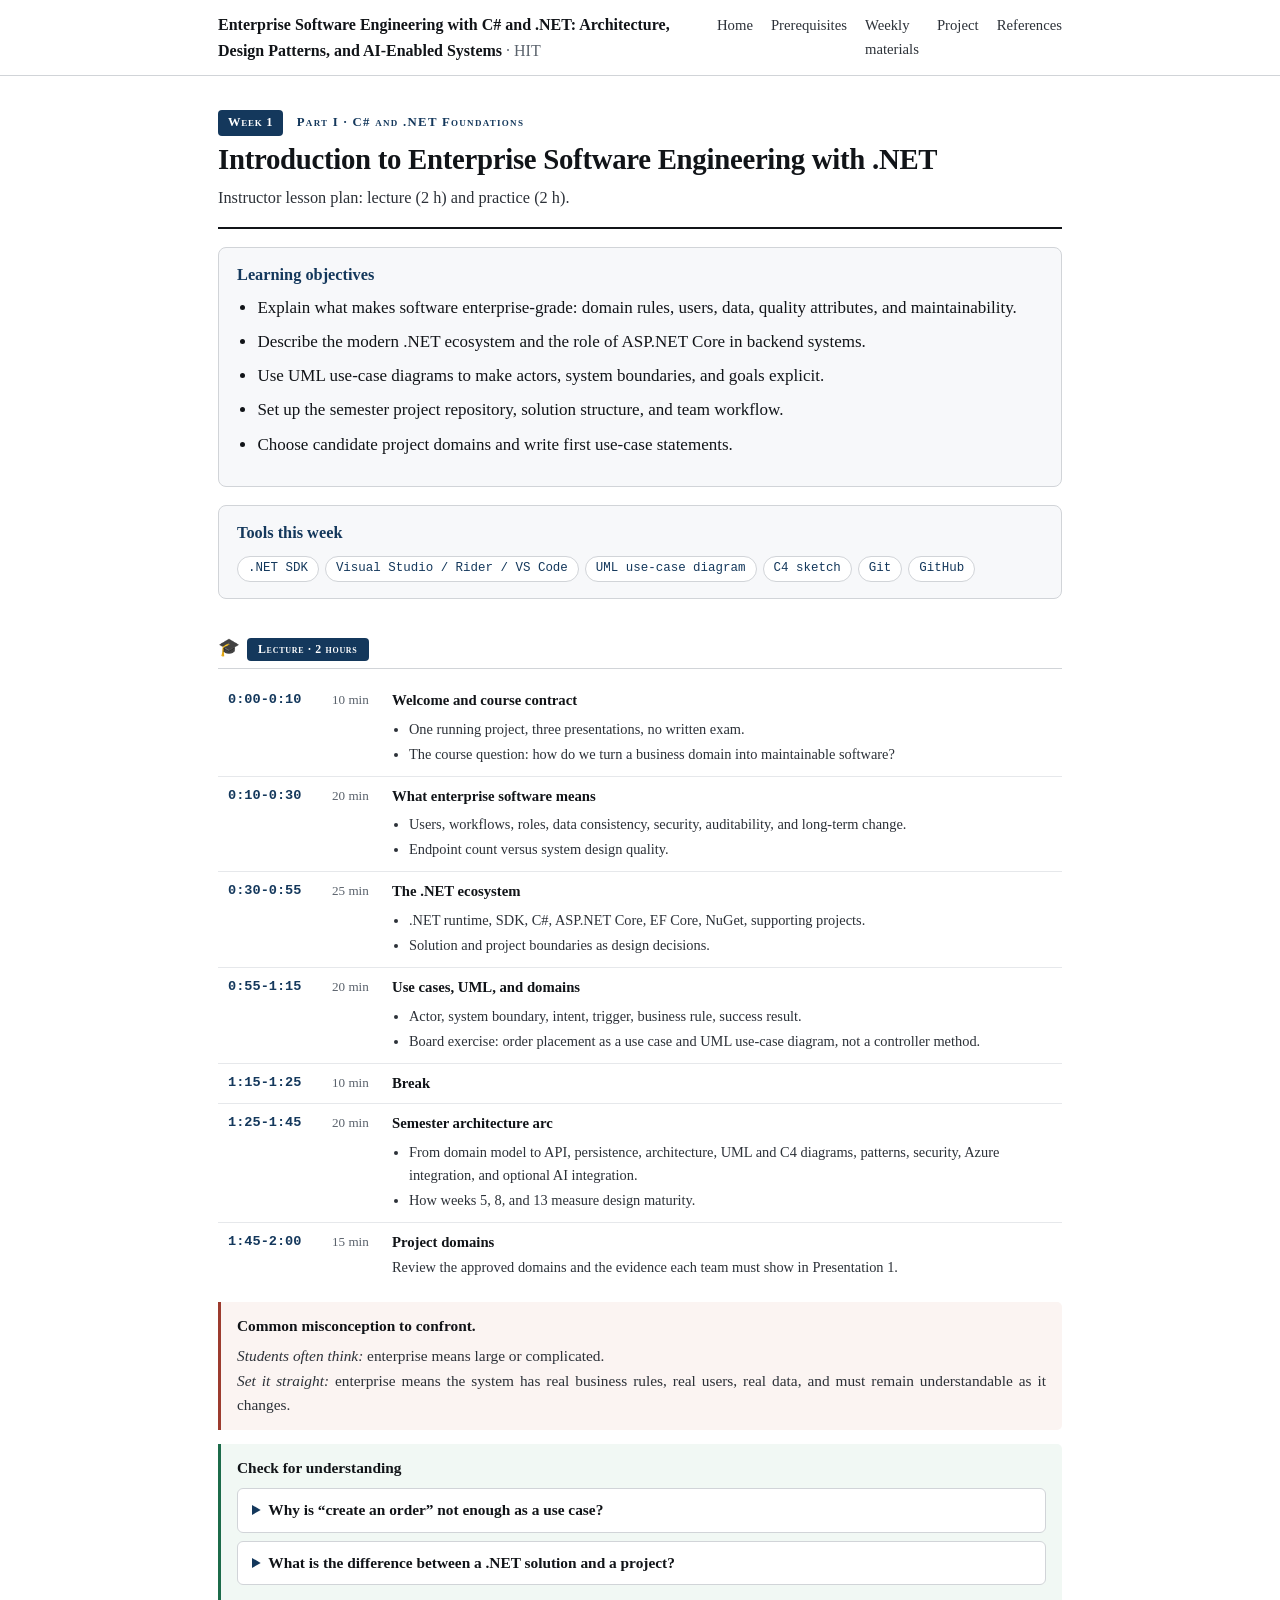
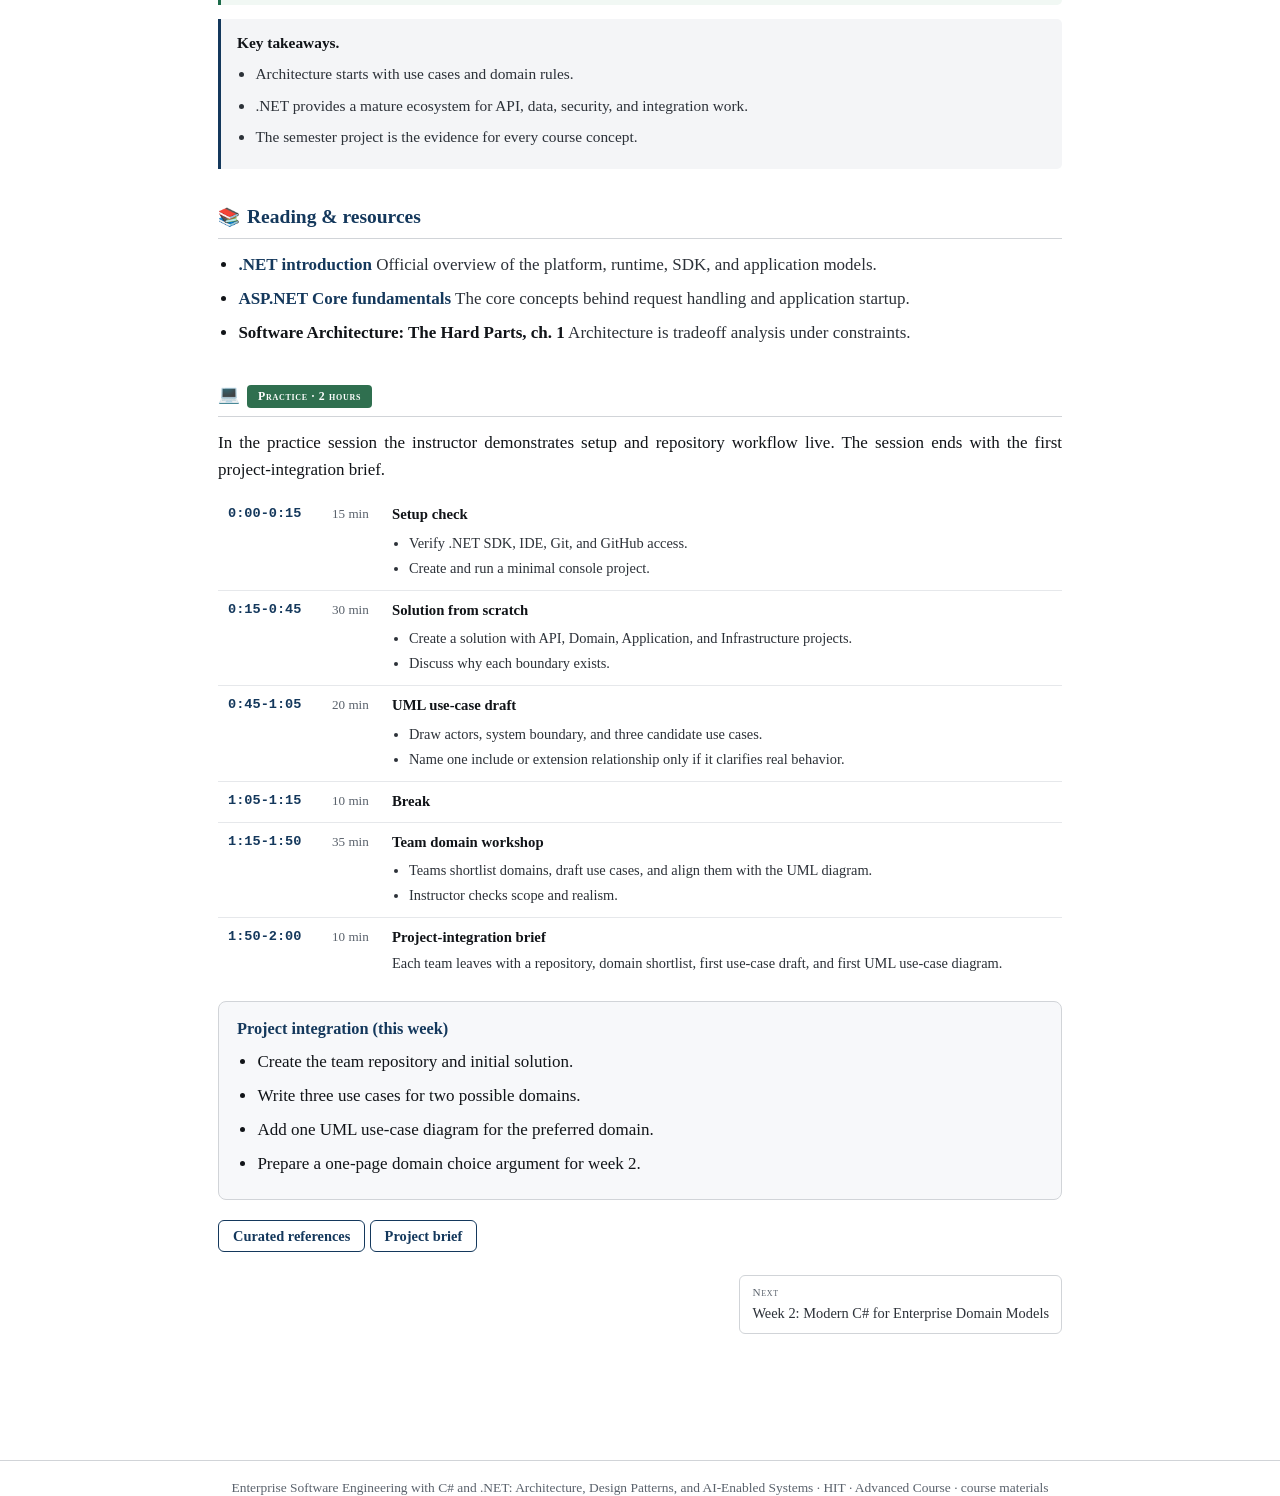
==== commit a3e7ea82: "Add UML and platform depth from design patterns syllabus" ====
--- a/lessons/week01.html
+++ b/lessons/week01.html
@@ -12,10 +12,10 @@
 <h1>Introduction to Enterprise Software Engineering with .NET</h1>
 <p class="sub">Instructor lesson plan: lecture (2 h) and practice (2 h).</p>
 </div>
-<div class="goals"><h2>Learning objectives</h2><ul class="clean"><li>Explain what makes software enterprise-grade: domain rules, users, data, quality attributes, and maintainability.</li><li>Describe the modern .NET ecosystem and the role of ASP.NET Core in backend systems.</li><li>Set up the semester project repository, solution structure, and team workflow.</li><li>Choose candidate project domains and write first use-case statements.</li></ul></div>
-<div class="goals"><h2>Tools this week</h2><p class="toolchips"><span class="tc">.NET SDK</span><span class="tc">Visual Studio / Rider / VS Code</span><span class="tc">Git</span><span class="tc">GitHub</span></p></div>
+<div class="goals"><h2>Learning objectives</h2><ul class="clean"><li>Explain what makes software enterprise-grade: domain rules, users, data, quality attributes, and maintainability.</li><li>Describe the modern .NET ecosystem and the role of ASP.NET Core in backend systems.</li><li>Use UML use-case diagrams to make actors, system boundaries, and goals explicit.</li><li>Set up the semester project repository, solution structure, and team workflow.</li><li>Choose candidate project domains and write first use-case statements.</li></ul></div>
+<div class="goals"><h2>Tools this week</h2><p class="toolchips"><span class="tc">.NET SDK</span><span class="tc">Visual Studio / Rider / VS Code</span><span class="tc">UML use-case diagram</span><span class="tc">C4 sketch</span><span class="tc">Git</span><span class="tc">GitHub</span></p></div>
 <h2><span class="ic">&#127891;</span><span class="secttag">Lecture &middot; 2 hours</span></h2>
-<table class="timeline"><tr><td class="tm">0:00-0:10</td><td class="mn">10 min</td><td><b>Welcome and course contract</b><ul class="dt-list"><li>One running project, three presentations, no written exam.</li><li>The course question: how do we turn a business domain into maintainable software?</li></ul></td></tr><tr><td class="tm">0:10-0:30</td><td class="mn">20 min</td><td><b>What enterprise software means</b><ul class="dt-list"><li>Users, workflows, roles, data consistency, security, auditability, and long-term change.</li><li>Endpoint count versus system design quality.</li></ul></td></tr><tr><td class="tm">0:30-0:55</td><td class="mn">25 min</td><td><b>The .NET ecosystem</b><ul class="dt-list"><li>.NET runtime, SDK, C#, ASP.NET Core, EF Core, NuGet, supporting projects.</li><li>Solution and project boundaries as design decisions.</li></ul></td></tr><tr><td class="tm">0:55-1:10</td><td class="mn">15 min</td><td><b>Use cases and domains</b><ul class="dt-list"><li>Actor, intent, trigger, business rule, success result.</li><li>Board exercise: order placement as a use case, not a controller method.</li></ul></td></tr><tr><td class="tm">1:10-1:20</td><td class="mn">10 min</td><td><b>Break</b></td></tr><tr><td class="tm">1:20-1:45</td><td class="mn">25 min</td><td><b>Semester architecture arc</b><ul class="dt-list"><li>From domain model to API, persistence, architecture, patterns, security, Azure integration, and optional AI integration.</li><li>How weeks 5, 8, and 13 measure design maturity.</li></ul></td></tr><tr><td class="tm">1:45-2:00</td><td class="mn">15 min</td><td><b>Project domains</b><span class="dt">Review the approved domains and the evidence each team must show in Presentation 1.</span></td></tr></table>
+<table class="timeline"><tr><td class="tm">0:00-0:10</td><td class="mn">10 min</td><td><b>Welcome and course contract</b><ul class="dt-list"><li>One running project, three presentations, no written exam.</li><li>The course question: how do we turn a business domain into maintainable software?</li></ul></td></tr><tr><td class="tm">0:10-0:30</td><td class="mn">20 min</td><td><b>What enterprise software means</b><ul class="dt-list"><li>Users, workflows, roles, data consistency, security, auditability, and long-term change.</li><li>Endpoint count versus system design quality.</li></ul></td></tr><tr><td class="tm">0:30-0:55</td><td class="mn">25 min</td><td><b>The .NET ecosystem</b><ul class="dt-list"><li>.NET runtime, SDK, C#, ASP.NET Core, EF Core, NuGet, supporting projects.</li><li>Solution and project boundaries as design decisions.</li></ul></td></tr><tr><td class="tm">0:55-1:15</td><td class="mn">20 min</td><td><b>Use cases, UML, and domains</b><ul class="dt-list"><li>Actor, system boundary, intent, trigger, business rule, success result.</li><li>Board exercise: order placement as a use case and UML use-case diagram, not a controller method.</li></ul></td></tr><tr><td class="tm">1:15-1:25</td><td class="mn">10 min</td><td><b>Break</b></td></tr><tr><td class="tm">1:25-1:45</td><td class="mn">20 min</td><td><b>Semester architecture arc</b><ul class="dt-list"><li>From domain model to API, persistence, architecture, UML and C4 diagrams, patterns, security, Azure integration, and optional AI integration.</li><li>How weeks 5, 8, and 13 measure design maturity.</li></ul></td></tr><tr><td class="tm">1:45-2:00</td><td class="mn">15 min</td><td><b>Project domains</b><span class="dt">Review the approved domains and the evidence each team must show in Presentation 1.</span></td></tr></table>
 <div class="callout miss"><b>Common misconception to confront.</b><p style="margin:6px 0 0"><i>Students often think:</i> enterprise means large or complicated.<br><i>Set it straight:</i> enterprise means the system has real business rules, real users, real data, and must remain understandable as it changes.</p></div>
 <div class="callout check"><b>Check for understanding</b><div class="selfcheck" style="margin-top:8px"><details><summary>Why is “create an order” not enough as a use case?</summary><div class="ans">It omits the actor, trigger, validation rules, inventory policy, payment state, failure paths, and the business result.</div></details><details><summary>What is the difference between a .NET solution and a project?</summary><div class="ans">A solution groups related projects. Each project compiles into a unit such as an API, domain library, infrastructure library, or test assembly.</div></details></div></div>
 <div class="callout"><b>Key takeaways.</b><ul class="clean" style="margin-bottom:0"><li>Architecture starts with use cases and domain rules.</li><li>.NET provides a mature ecosystem for API, data, security, and integration work.</li><li>The semester project is the evidence for every course concept.</li></ul></div>
@@ -23,8 +23,8 @@
 <ul class="clean reading"><li><a href="https://learn.microsoft.com/en-us/dotnet/core/introduction" target="_blank" rel="noopener">.NET introduction</a><span class="rdnote"> Official overview of the platform, runtime, SDK, and application models.</span></li><li><a href="https://learn.microsoft.com/en-us/aspnet/core/fundamentals/" target="_blank" rel="noopener">ASP.NET Core fundamentals</a><span class="rdnote"> The core concepts behind request handling and application startup.</span></li><li><b>Software Architecture: The Hard Parts, ch. 1</b><span class="rdnote"> Architecture is tradeoff analysis under constraints.</span></li></ul>
 <h2 id="practice"><span class="ic">&#128187;</span><span class="secttag prac">Practice &middot; 2 hours</span></h2>
 <p>In the practice session the instructor demonstrates setup and repository workflow live. The session ends with the first project-integration brief.</p>
-<table class="timeline"><tr><td class="tm">0:00-0:15</td><td class="mn">15 min</td><td><b>Setup check</b><ul class="dt-list"><li>Verify .NET SDK, IDE, Git, and GitHub access.</li><li>Create and run a minimal console project.</li></ul></td></tr><tr><td class="tm">0:15-0:45</td><td class="mn">30 min</td><td><b>Solution from scratch</b><ul class="dt-list"><li>Create a solution with API, Domain, Application, and Infrastructure projects.</li><li>Discuss why each boundary exists.</li></ul></td></tr><tr><td class="tm">0:45-1:10</td><td class="mn">25 min</td><td><b>Project workflow assumptions</b><ul class="dt-list"><li>Confirm repository access and branch naming.</li><li>README as a project contract.</li></ul></td></tr><tr><td class="tm">1:10-1:20</td><td class="mn">10 min</td><td><b>Break</b></td></tr><tr><td class="tm">1:20-1:50</td><td class="mn">30 min</td><td><b>Team domain workshop</b><ul class="dt-list"><li>Teams shortlist domains and draft three use cases.</li><li>Instructor checks scope and realism.</li></ul></td></tr><tr><td class="tm">1:50-2:00</td><td class="mn">10 min</td><td><b>Project-integration brief</b><span class="dt">Each team leaves with a repository, domain shortlist, and first use-case draft.</span></td></tr></table>
-<div class="goals"><h2>Project integration (this week)</h2><ul class="clean" style="margin-bottom:0"><li>Create the team repository and initial solution.</li><li>Write three use cases for two possible domains.</li><li>Prepare a one-page domain choice argument for week 2.</li></ul></div>
+<table class="timeline"><tr><td class="tm">0:00-0:15</td><td class="mn">15 min</td><td><b>Setup check</b><ul class="dt-list"><li>Verify .NET SDK, IDE, Git, and GitHub access.</li><li>Create and run a minimal console project.</li></ul></td></tr><tr><td class="tm">0:15-0:45</td><td class="mn">30 min</td><td><b>Solution from scratch</b><ul class="dt-list"><li>Create a solution with API, Domain, Application, and Infrastructure projects.</li><li>Discuss why each boundary exists.</li></ul></td></tr><tr><td class="tm">0:45-1:05</td><td class="mn">20 min</td><td><b>UML use-case draft</b><ul class="dt-list"><li>Draw actors, system boundary, and three candidate use cases.</li><li>Name one include or extension relationship only if it clarifies real behavior.</li></ul></td></tr><tr><td class="tm">1:05-1:15</td><td class="mn">10 min</td><td><b>Break</b></td></tr><tr><td class="tm">1:15-1:50</td><td class="mn">35 min</td><td><b>Team domain workshop</b><ul class="dt-list"><li>Teams shortlist domains, draft use cases, and align them with the UML diagram.</li><li>Instructor checks scope and realism.</li></ul></td></tr><tr><td class="tm">1:50-2:00</td><td class="mn">10 min</td><td><b>Project-integration brief</b><span class="dt">Each team leaves with a repository, domain shortlist, first use-case draft, and first UML use-case diagram.</span></td></tr></table>
+<div class="goals"><h2>Project integration (this week)</h2><ul class="clean" style="margin-bottom:0"><li>Create the team repository and initial solution.</li><li>Write three use cases for two possible domains.</li><li>Add one UML use-case diagram for the preferred domain.</li><li>Prepare a one-page domain choice argument for week 2.</li></ul></div>
 <p style="margin-top:22px"><a class="btn" href="../index.html#references">Curated references</a> <a class="btn" href="../index.html#project">Project brief</a></p>
 <div class="pager"><a class="nx" href="week02.html"><span class="lbl">Next</span>Week 2: Modern C# for Enterprise Domain Models</a></div>
 </div><footer>Enterprise Software Engineering with C# and .NET: Architecture, Design Patterns, and AI-Enabled Systems &middot; HIT &middot; Advanced Course &middot; course materials</footer></body></html>
--- a/styles.css
+++ b/styles.css
@@ -8,6 +8,7 @@
 p, li, .step li, .timeline .dt, .selfcheck .ans{ text-align:justify; }
 .sub, .meta, .eyebrow, .lbl, .wbadge, .secttag, footer, .projmeta, .pager a{ text-align:left; hyphens:none; }
 a{ color:#14385c; }
+a.term-link{ font-weight:700; text-decoration-thickness:1px; text-underline-offset:2px; }
 code,.mono{ font-family:ui-monospace,SFMono-Regular,Menlo,Consolas,monospace;
   background:#f4f5f7; padding:1px 5px; border-radius:4px; font-size:.92em; }
 
@@ -121,16 +122,26 @@
 .step h3 .tag{ font-variant:small-caps; letter-spacing:.05em; font-size:.7rem; font-weight:700; color:#5a626c; display:block; margin-bottom:2px; }
 .step p{ margin:0; }
 
-.weeks{ border-collapse:collapse; width:100%; font-size:.95rem; margin-top:8px; }
+.weeks{ border-collapse:collapse; width:100%; font-size:.95rem; margin-top:8px; table-layout:auto; }
 .weeks th{ text-align:left; font-variant:small-caps; letter-spacing:.05em; color:#5a626c; font-weight:700; font-size:.8rem; border-bottom:1.5px solid #111418; padding:7px 10px; }
 .weeks td{ padding:9px 10px; border-top:1px solid #e6e8eb; vertical-align:top; }
 .weeks tr.part td{ background:#f7f8fa; color:#14385c; font-variant:small-caps; letter-spacing:.06em; font-weight:700; font-size:.85rem; }
-.weeks td.wk{ font-family:ui-monospace,Menlo,Consolas,monospace; font-weight:700; color:#14385c; text-align:center; width:42px; }
-.weeks td.lk a{ text-decoration:none; margin-right:12px; white-space:nowrap; }
+.weeks td.weekcell{ padding:13px 14px 15px; }
+.weeks .weektop{ margin:0 0 4px; }
+.weeks .weeknum{ display:inline-block; font-family:ui-monospace,Menlo,Consolas,monospace; font-weight:700; color:#fff; background:#14385c; border-radius:4px; padding:2px 9px; font-size:.78rem; }
+.weeks .weektopic{ display:block; }
+.weeks .weekrule{ border-top:1px solid #d1d4d8; margin:10px 0; }
+.weeks .weeklinks{ display:flex; flex-wrap:wrap; gap:6px 14px; align-items:flex-start; }
+.weeks .weeklinks a{ display:inline-block; text-decoration:none; font-weight:700; line-height:1.25; }
+.weeks .weekstudy{ color:#2c3138; font-size:.86rem; line-height:1.4; }
+.weeks .weekstudy .study-block{ display:block; margin:0 0 7px; }
+.weeks .weekstudy .study-block i{ display:block; font-style:normal; font-variant:small-caps; letter-spacing:.05em; font-weight:700; font-size:.76rem; color:#14385c; margin:0 0 1px; }
+.weeks .weekstudy a{ text-decoration:none; font-weight:700; }
+.weeks .weekstudy a:hover{ text-decoration:underline; }
 .weeks .t b{ display:block; }
 .weeks .t span{ color:#5a626c; font-size:.86rem; }
-.weeks .t .lp{ display:block; margin-top:3px; }
-.weeks .t .lp i{ font-style:normal; font-variant:small-caps; letter-spacing:.05em; font-weight:700; font-size:.8rem; color:#14385c; margin-right:.3em; }
+.weeks .t .lp{ display:block; margin-top:6px; line-height:1.35; }
+.weeks .t .lp i{ display:block; font-style:normal; font-variant:small-caps; letter-spacing:.05em; font-weight:700; font-size:.8rem; color:#14385c; margin:0 0 1px; }
 .weeks .t .lp.pr i{ color:#2f6f4f; }
 .weeks .t .lp.tl i{ color:#5a626c; }
 .weeks .t .lp.tl{ font-family:ui-monospace,SFMono-Regular,Menlo,Consolas,monospace; font-size:.78rem; }
@@ -174,6 +185,11 @@
   .wrap{ padding:24px 18px 64px; }
   .topnav .inner{ padding:10px 18px; }
   .topnav nav{ gap:12px; }
+  .weeks{ font-size:.88rem; }
+  .weeks td.weekcell{ padding:12px 10px 14px; }
+  .weeks .t .lp{ margin-top:7px; }
+  .weeks .weeklinks{ display:block; }
+  .weeks .weeklinks a{ display:block; margin:0 0 6px; }
   .refcard{ flex-direction:column; }
   .refcard .kind{ flex-basis:auto; border-right:0; border-bottom:1px solid #d1d4d8; }
 }
